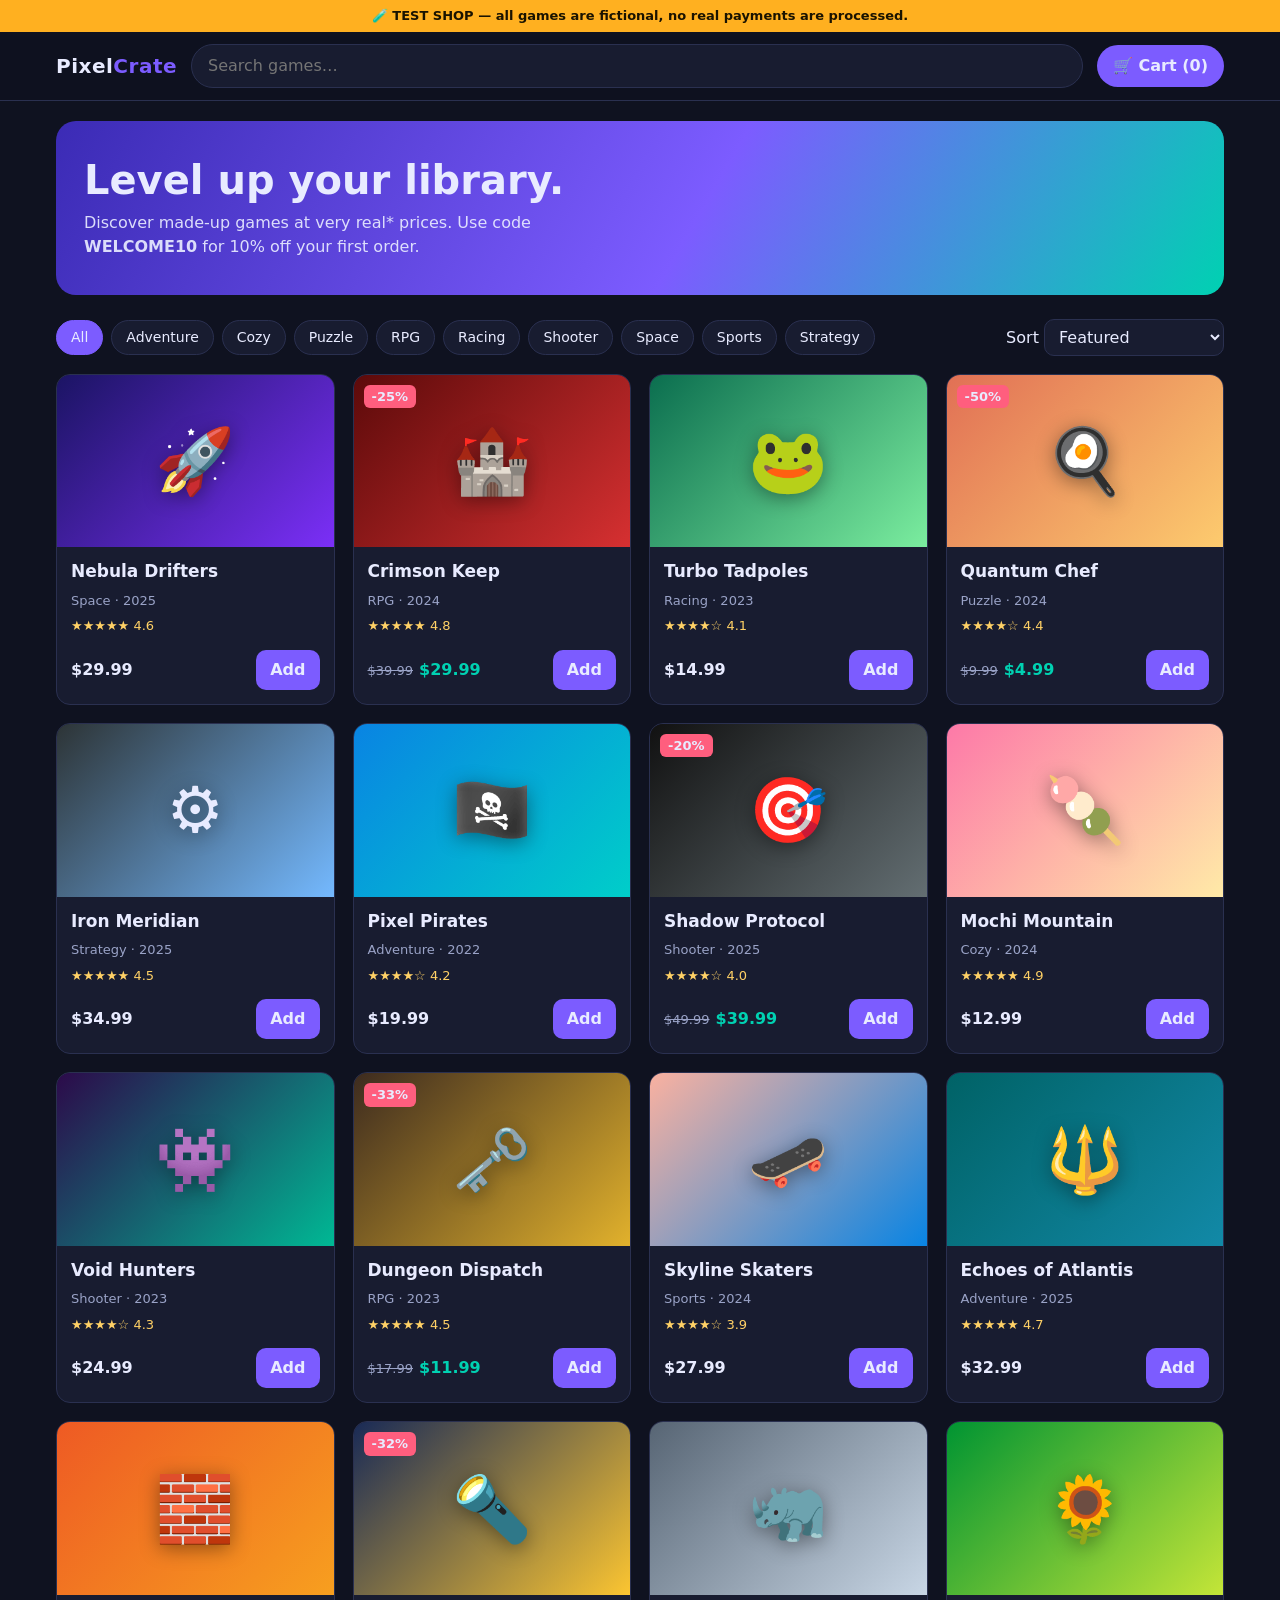
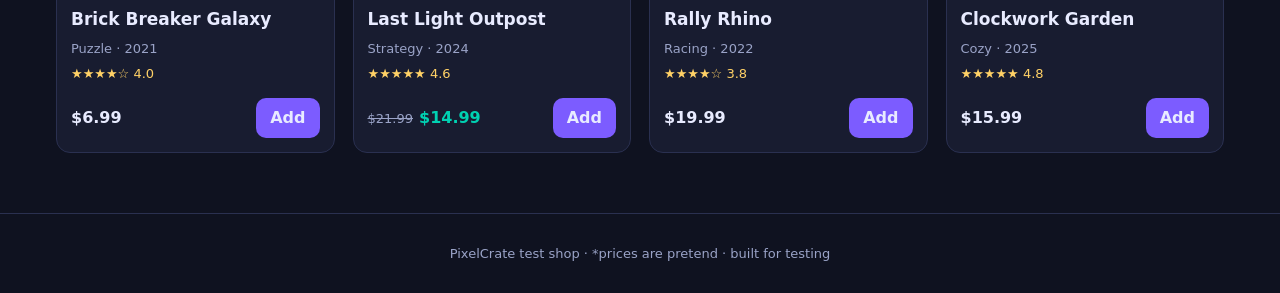
==== shop/index.html @ e035b478 "Add test game shop (PixelCrate) under /shop Static shop with 16 fictional games: search, genre filte" ====
<!DOCTYPE html>
<html lang="en">
<head>
<meta charset="UTF-8">
<meta name="viewport" content="width=device-width, initial-scale=1">
<title>PixelCrate – Game Shop (Test)</title>
<link rel="stylesheet" href="style.css">
</head>
<body>
<div class="test-banner">🧪 TEST SHOP — all games are fictional, no real payments are processed.</div>
<header>
  <div class="bar">
    <div class="logo">Pixel<span>Crate</span></div>
    <div class="search"><input id="search" type="search" placeholder="Search games…" aria-label="Search games"></div>
    <button class="cart-btn" id="open-cart">🛒 <span class="lbl">Cart</span> (<span id="cart-count">0</span>)</button>
  </div>
</header>

<main>
  <section class="hero">
    <h1>Level up your library.</h1>
    <p>Discover made-up games at very real* prices. Use code <b>WELCOME10</b> for 10% off your first order.</p>
  </section>

  <div class="toolbar">
    <div class="chips" id="chips"></div>
    <label>Sort
      <select id="sort">
        <option value="featured">Featured</option>
        <option value="price-asc">Price: low to high</option>
        <option value="price-desc">Price: high to low</option>
        <option value="rating">Top rated</option>
        <option value="name">Name A–Z</option>
      </select>
    </label>
  </div>

  <div class="grid" id="grid"></div>
  <p class="empty" id="empty" hidden>No games match your search.</p>
</main>

<footer>PixelCrate test shop · *prices are pretend · built for testing</footer>

<div class="overlay" id="overlay"></div>

<aside class="drawer" id="drawer" aria-label="Shopping cart">
  <header><h2>Your cart</h2><button class="x" data-close aria-label="Close cart">×</button></header>
  <div class="lines" id="lines"></div>
  <div class="cart-foot" id="cart-foot">
    <div class="promo"><input id="promo" placeholder="Promo code"><button class="btn ghost" id="apply-promo">Apply</button></div>
    <div class="msg" id="promo-msg"></div>
    <div class="row"><span>Subtotal</span><span id="subtotal"></span></div>
    <div class="row" id="discount-row" hidden><span>Discount</span><span id="discount"></span></div>
    <div class="row total"><span>Total</span><span id="total"></span></div>
    <button class="btn green" id="checkout-btn">Checkout</button>
  </div>
</aside>

<div class="modal" id="modal" role="dialog" aria-modal="true"></div>

<div class="toast" id="toast"></div>

<script src="games.js"></script>
<script src="app.js"></script>
</body>
</html>
---- shop/style.css ----
:root {
  --bg: #0f1220; --panel: #181c30; --panel-2: #20254010; --line: #2a3050;
  --text: #e8ebff; --muted: #9aa3c7; --accent: #7c5cff; --accent-2: #00d1b2;
  --sale: #ff5e7e; --radius: 14px;
}
* { box-sizing: border-box; margin: 0; padding: 0; }
body { background: var(--bg); color: var(--text); font: 16px/1.5 system-ui, -apple-system, "Segoe UI", Roboto, sans-serif; min-height: 100vh; }
button, input, select { font: inherit; color: inherit; }
button { cursor: pointer; }
.test-banner { background: #ffb020; color: #1a1300; text-align: center; font-size: 13px; font-weight: 600; padding: 6px 12px; }
header { position: sticky; top: 0; z-index: 20; background: rgba(15,18,32,.92); backdrop-filter: blur(8px); border-bottom: 1px solid var(--line); }
.bar { max-width: 1200px; margin: 0 auto; padding: 12px 16px; display: flex; gap: 14px; align-items: center; }
.logo { font-weight: 800; font-size: 20px; letter-spacing: .5px; white-space: nowrap; }
.logo span { color: var(--accent); }
.search { flex: 1; min-width: 0; }
.search input { width: 100%; background: var(--panel); border: 1px solid var(--line); border-radius: 999px; padding: 9px 16px; outline: none; }
.search input:focus { border-color: var(--accent); }
.cart-btn { background: var(--accent); border: 0; border-radius: 999px; padding: 9px 16px; font-weight: 700; white-space: nowrap; }
.cart-btn:hover { filter: brightness(1.1); }
main { max-width: 1200px; margin: 0 auto; padding: 20px 16px 60px; }
.hero { border-radius: 20px; padding: 36px 28px; margin-bottom: 24px; background: linear-gradient(120deg, #3b2bb5, #7c5cff 55%, #00d1b2); }
.hero h1 { font-size: clamp(26px, 5vw, 40px); line-height: 1.15; }
.hero p { margin-top: 8px; max-width: 520px; opacity: .92; }
.toolbar { display: flex; flex-wrap: wrap; gap: 10px; align-items: center; margin-bottom: 18px; }
.chips { display: flex; flex-wrap: wrap; gap: 8px; flex: 1; }
.chip { background: var(--panel); border: 1px solid var(--line); border-radius: 999px; padding: 6px 14px; font-size: 14px; }
.chip.active { background: var(--accent); border-color: var(--accent); }
select { background: var(--panel); border: 1px solid var(--line); border-radius: 10px; padding: 7px 10px; }
.grid { display: grid; grid-template-columns: repeat(auto-fill, minmax(230px, 1fr)); gap: 18px; }
.card { background: var(--panel); border: 1px solid var(--line); border-radius: var(--radius); overflow: hidden; display: flex; flex-direction: column; transition: transform .15s, border-color .15s; }
.card:hover { transform: translateY(-3px); border-color: var(--accent); }
.cover { aspect-ratio: 16 / 10; display: grid; place-items: center; position: relative; cursor: pointer; }
.cover .icon { font-size: 64px; filter: drop-shadow(0 4px 10px rgba(0,0,0,.4)); }
.cover .badge { position: absolute; top: 10px; left: 10px; background: var(--sale); font-weight: 800; font-size: 13px; padding: 2px 8px; border-radius: 6px; }
.info { padding: 12px 14px 14px; display: flex; flex-direction: column; gap: 6px; flex: 1; }
.info h3 { font-size: 17px; cursor: pointer; }
.meta { color: var(--muted); font-size: 13px; }
.rating { color: #ffd166; font-size: 13px; }
.buy { margin-top: auto; display: flex; align-items: center; justify-content: space-between; gap: 8px; padding-top: 8px; }
.price { font-weight: 800; }
.price s { color: var(--muted); font-weight: 400; font-size: 13px; margin-right: 6px; }
.price .now.on-sale { color: var(--accent-2); }
.btn { background: var(--accent); border: 0; border-radius: 10px; padding: 8px 14px; font-weight: 700; }
.btn:hover { filter: brightness(1.1); }
.btn.ghost { background: transparent; border: 1px solid var(--line); }
.btn.green { background: var(--accent-2); color: #00231e; }
.btn:disabled { opacity: .5; cursor: not-allowed; }
.empty { text-align: center; color: var(--muted); padding: 60px 0; }
footer { text-align: center; color: var(--muted); font-size: 13px; padding: 30px 16px; border-top: 1px solid var(--line); }
/* overlay + drawer + modal */
.overlay { position: fixed; inset: 0; background: rgba(5,7,15,.65); z-index: 30; display: none; }
.overlay.open { display: block; }
.drawer { position: fixed; top: 0; right: 0; height: 100%; width: min(420px, 100%); background: var(--panel); z-index: 31; transform: translateX(100%); transition: transform .22s; display: flex; flex-direction: column; border-left: 1px solid var(--line); }
.drawer.open { transform: none; }
.drawer header { position: static; display: flex; justify-content: space-between; align-items: center; padding: 16px; background: none; }
.drawer h2 { font-size: 20px; }
.x { background: none; border: 0; font-size: 26px; line-height: 1; color: var(--muted); }
.x:hover { color: var(--text); }
.lines { flex: 1; overflow-y: auto; padding: 0 16px; }
.line { display: grid; grid-template-columns: 56px 1fr auto; gap: 12px; align-items: center; padding: 12px 0; border-bottom: 1px solid var(--line); }
.thumb { width: 56px; height: 56px; border-radius: 10px; display: grid; place-items: center; font-size: 28px; }
.line .t { font-weight: 600; }
.qty { display: inline-flex; align-items: center; gap: 8px; margin-top: 4px; }
.qty button { width: 24px; height: 24px; border-radius: 6px; border: 1px solid var(--line); background: none; }
.line .rm { background: none; border: 0; color: var(--muted); font-size: 12px; text-decoration: underline; display: block; margin-left: auto; }
.cart-foot { padding: 16px; border-top: 1px solid var(--line); display: flex; flex-direction: column; gap: 10px; }
.promo { display: flex; gap: 8px; }
.promo input { flex: 1; min-width: 0; background: var(--bg); border: 1px solid var(--line); border-radius: 10px; padding: 8px 10px; text-transform: uppercase; }
.row { display: flex; justify-content: space-between; }
.row.total { font-size: 19px; font-weight: 800; }
.msg { font-size: 13px; min-height: 18px; }
.msg.ok { color: var(--accent-2); } .msg.err { color: var(--sale); }
.modal { position: fixed; z-index: 32; left: 50%; top: 50%; transform: translate(-50%, -50%); width: min(560px, calc(100% - 24px)); max-height: calc(100% - 24px); overflow-y: auto; background: var(--panel); border: 1px solid var(--line); border-radius: 18px; display: none; }
.modal.open { display: block; }
.modal .cover { cursor: default; aspect-ratio: 16 / 7; }
.modal .x { position: absolute; top: 8px; right: 12px; z-index: 2; color: #fff; text-shadow: 0 1px 4px #000; }
.modal .body { padding: 18px 20px 22px; display: flex; flex-direction: column; gap: 10px; }
.tags { display: flex; gap: 6px; flex-wrap: wrap; }
.tag { background: var(--bg); border: 1px solid var(--line); border-radius: 6px; padding: 1px 8px; font-size: 12px; color: var(--muted); }
form.checkout { display: flex; flex-direction: column; gap: 10px; padding: 0 20px 22px; }
form.checkout label { display: flex; flex-direction: column; gap: 4px; font-size: 13px; color: var(--muted); }
form.checkout input { background: var(--bg); border: 1px solid var(--line); border-radius: 10px; padding: 9px 10px; color: var(--text); }
.two { display: grid; grid-template-columns: 1fr 1fr; gap: 10px; }
.keys { background: var(--bg); border: 1px dashed var(--line); border-radius: 10px; padding: 10px 12px; font-family: ui-monospace, Menlo, monospace; font-size: 13px; display: flex; flex-direction: column; gap: 4px; }
.toast { position: fixed; bottom: 20px; left: 50%; transform: translateX(-50%) translateY(20px); background: var(--text); color: var(--bg); padding: 9px 16px; border-radius: 999px; font-weight: 600; opacity: 0; pointer-events: none; transition: .2s; z-index: 50; }
.toast.show { opacity: 1; transform: translateX(-50%); }
@media (max-width: 520px) { .logo { font-size: 17px; } .hero { padding: 26px 18px; } .cart-btn .lbl { display: none; } }
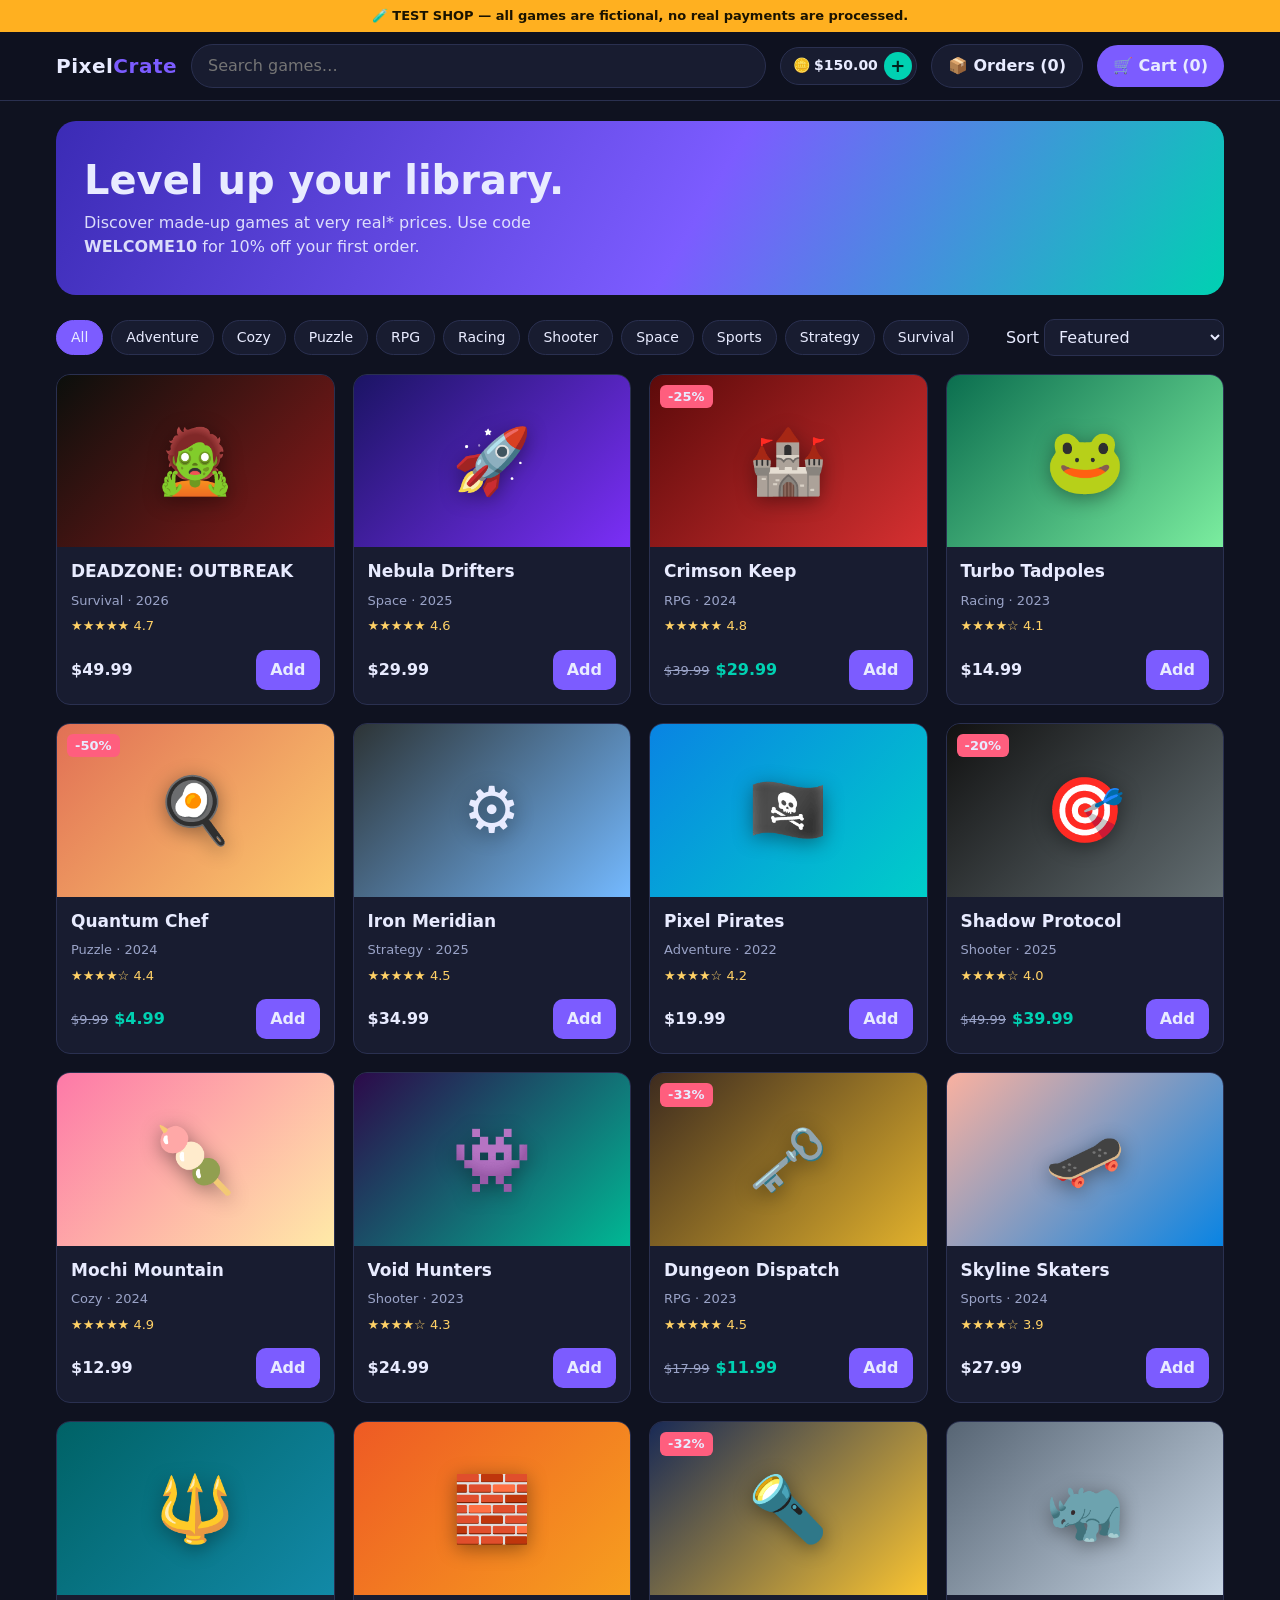
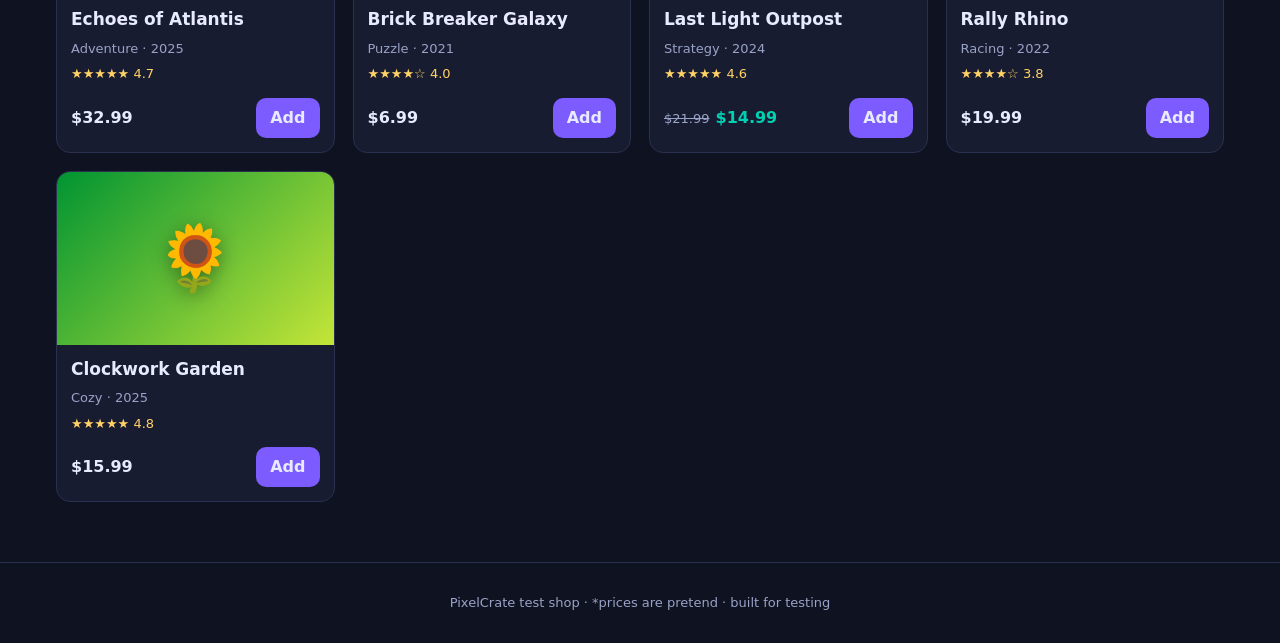
==== commit 51471528: "Add fake-money wallet, delivery options and live order tracking with minimap - PixelCoins wallet (fa" ====
--- a/shop/index.html
+++ b/shop/index.html
@@ -12,6 +12,8 @@
   <div class="bar">
     <div class="logo">Pixel<span>Crate</span></div>
     <div class="search"><input id="search" type="search" placeholder="Search games…" aria-label="Search games"></div>
+    <div class="wallet" title="Fake money for testing"><span>🪙 <b id="wallet">$0.00</b></span><button id="topup" aria-label="Add $50 fake money">+</button></div>
+    <button class="cart-btn ghost" id="open-orders">📦 <span class="lbl">Orders</span> (<span id="orders-count">0</span>)</button>
     <button class="cart-btn" id="open-cart">🛒 <span class="lbl">Cart</span> (<span id="cart-count">0</span>)</button>
   </div>
 </header>
@@ -47,6 +49,7 @@
   <header><h2>Your cart</h2><button class="x" data-close aria-label="Close cart">×</button></header>
   <div class="lines" id="lines"></div>
   <div class="cart-foot" id="cart-foot">
+    <div class="meta" id="eta-hint"></div>
     <div class="promo"><input id="promo" placeholder="Promo code"><button class="btn ghost" id="apply-promo">Apply</button></div>
     <div class="msg" id="promo-msg"></div>
     <div class="row"><span>Subtotal</span><span id="subtotal"></span></div>
--- a/shop/style.css
+++ b/shop/style.css
@@ -17,6 +17,9 @@
 .search input:focus { border-color: var(--accent); }
 .cart-btn { background: var(--accent); border: 0; border-radius: 999px; padding: 9px 16px; font-weight: 700; white-space: nowrap; }
 .cart-btn:hover { filter: brightness(1.1); }
+.cart-btn.ghost { background: var(--panel); border: 1px solid var(--line); }
+.wallet { display: flex; align-items: center; gap: 6px; background: var(--panel); border: 1px solid var(--line); border-radius: 999px; padding: 4px 4px 4px 12px; white-space: nowrap; font-size: 14px; }
+.wallet button { width: 28px; height: 28px; border-radius: 50%; border: 0; background: var(--accent-2); color: #00231e; font-weight: 800; font-size: 18px; line-height: 1; }
 main { max-width: 1200px; margin: 0 auto; padding: 20px 16px 60px; }
 .hero { border-radius: 20px; padding: 36px 28px; margin-bottom: 24px; background: linear-gradient(120deg, #3b2bb5, #7c5cff 55%, #00d1b2); }
 .hero h1 { font-size: clamp(26px, 5vw, 40px); line-height: 1.15; }
@@ -84,4 +87,30 @@
 .keys { background: var(--bg); border: 1px dashed var(--line); border-radius: 10px; padding: 10px 12px; font-family: ui-monospace, Menlo, monospace; font-size: 13px; display: flex; flex-direction: column; gap: 4px; }
 .toast { position: fixed; bottom: 20px; left: 50%; transform: translateX(-50%) translateY(20px); background: var(--text); color: var(--bg); padding: 9px 16px; border-radius: 999px; font-weight: 600; opacity: 0; pointer-events: none; transition: .2s; z-index: 50; }
 .toast.show { opacity: 1; transform: translateX(-50%); }
-@media (max-width: 520px) { .logo { font-size: 17px; } .hero { padding: 26px 18px; } .cart-btn .lbl { display: none; } }
+.delivery { display: flex; flex-direction: column; gap: 8px; }
+.opt { display: grid !important; grid-template-columns: auto 1fr auto; align-items: center; gap: 10px !important; background: var(--bg); border: 1px solid var(--line); border-radius: 10px; padding: 9px 12px; cursor: pointer; color: var(--text) !important; font-size: 14px !important; }
+.opt:has(input:checked) { border-color: var(--accent-2); }
+.opt input { width: auto; accent-color: var(--accent-2); }
+.opt small { display: block; color: var(--muted); font-size: 12px; }
+.sum { background: var(--bg); border-radius: 10px; padding: 10px 12px; display: flex; flex-direction: column; gap: 4px; font-size: 14px; }
+.sum .total { font-weight: 800; font-size: 16px; border-top: 1px solid var(--line); padding-top: 6px; margin-top: 2px; }
+.warn { color: var(--sale); font-size: 13px; min-height: 18px; }
+.track-head { display: flex; justify-content: space-between; align-items: flex-end; gap: 10px; flex-wrap: wrap; }
+.eta { text-align: right; margin-right: 22px; }
+.eta b { font-size: 28px; font-variant-numeric: tabular-nums; display: block; line-height: 1.1; }
+.minimap { width: 100%; height: auto; border-radius: 12px; border: 1px solid var(--line); display: block; background: #12162a; }
+.bar-bg { height: 6px; background: var(--bg); border-radius: 3px; overflow: hidden; }
+.bar-fill { height: 100%; width: 0; background: var(--accent-2); transition: width .3s linear; }
+.steps { list-style: none; display: flex; flex-direction: column; gap: 6px; font-size: 14px; }
+.steps li { color: var(--muted); display: flex; gap: 8px; }
+.steps li::before { content: "○"; }
+.steps li.done { color: var(--text); }
+.steps li.done::before { content: "✔"; color: var(--accent-2); }
+.steps li.now { color: var(--text); font-weight: 700; }
+.steps li.now::before { content: "●"; color: var(--accent); }
+.driver { display: flex; align-items: center; gap: 10px; background: var(--bg); border-radius: 10px; padding: 8px 12px; font-size: 14px; }
+.driver .av { font-size: 26px; }
+.orders .o { display: flex; justify-content: space-between; align-items: center; gap: 10px; padding: 10px 0; border-bottom: 1px solid var(--line); }
+.st { font-size: 12px; font-weight: 700; border-radius: 6px; padding: 1px 8px; background: var(--bg); }
+.st.ok { color: var(--accent-2); } .st.go { color: #ffd166; }
+@media (max-width: 520px) { .wallet { font-size: 13px; padding-left: 8px; } .bar { gap: 8px; padding: 10px 10px; } .logo { display: none; } .logo { font-size: 17px; } .hero { padding: 26px 18px; } .cart-btn .lbl { display: none; } }
